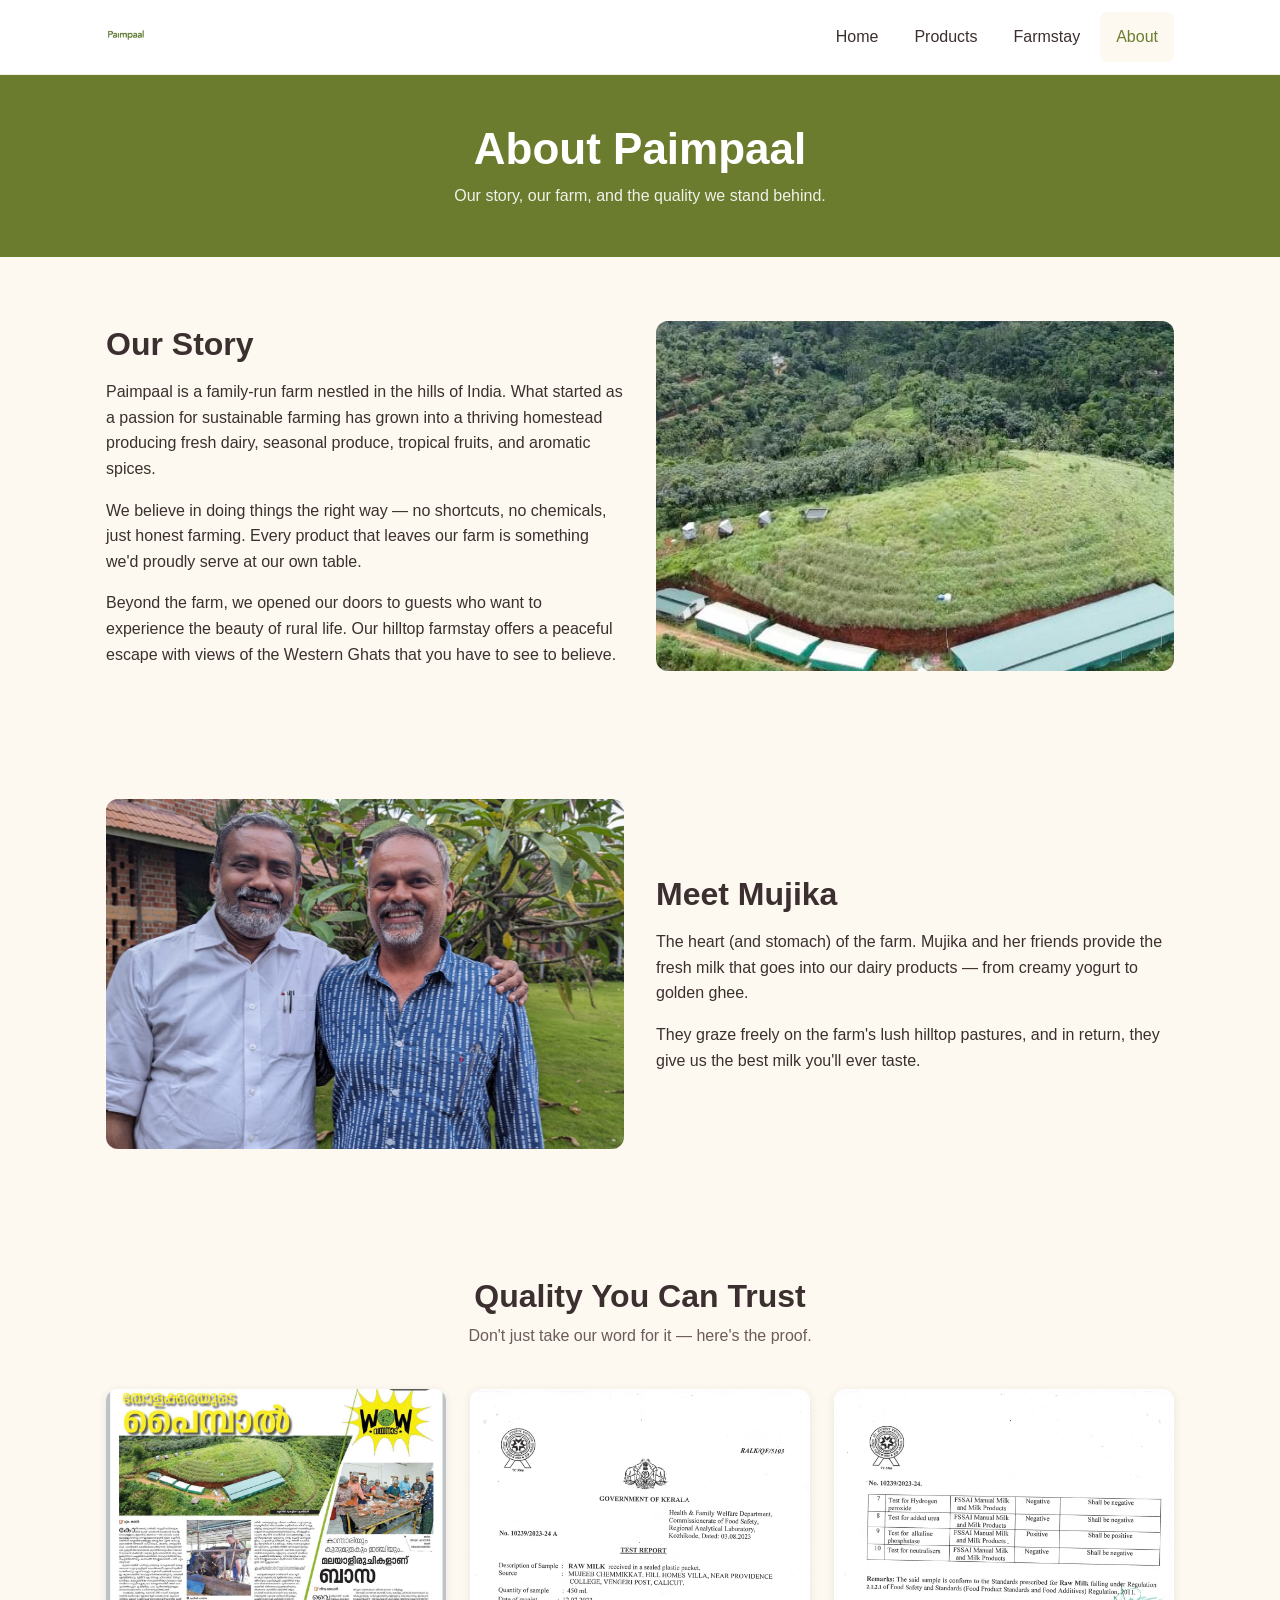
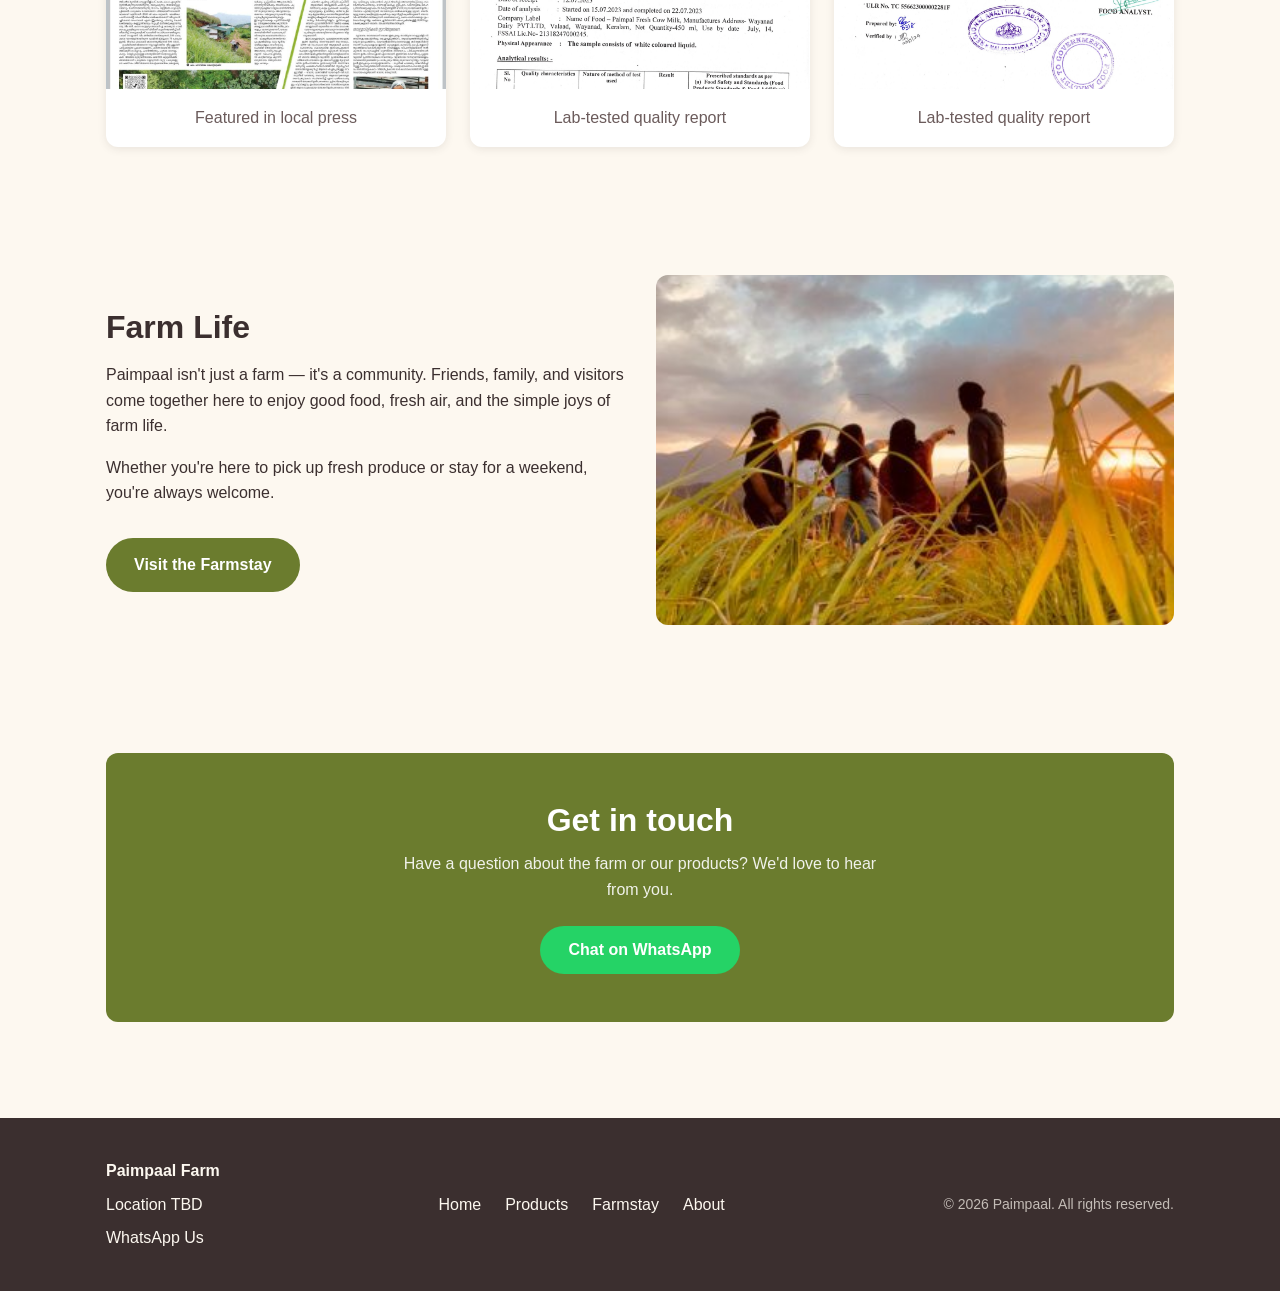
==== about.html @ 1454d9e9 "Initial site: 4-page static site with mobile-first design HTML + CSS + vanilla JS, no frameworks. Pa" ====
<!DOCTYPE html>
<html lang="en">
<head>
  <meta charset="UTF-8">
  <meta name="viewport" content="width=device-width, initial-scale=1.0">
  <meta name="description" content="About Paimpaal — Our story, our farm, and the quality we stand behind. Lab-tested, newspaper-featured, farm-fresh.">
  <title>About — Paimpaal</title>
  <link rel="stylesheet" href="css/style.css">
</head>
<body>

  <!-- Header -->
  <header class="header">
    <div class="container">
      <a href="index.html" class="header__logo">
        <img src="images/green_logo.png" alt="Paimpaal" width="120" height="40">
      </a>
      <nav class="header__nav">
        <a href="index.html">Home</a>
        <a href="products.html">Products</a>
        <a href="farmstay.html">Farmstay</a>
        <a href="about.html">About</a>
      </nav>
      <button class="header__hamburger" aria-label="Menu">
        <span></span>
        <span></span>
        <span></span>
      </button>
    </div>
  </header>

  <!-- Page Hero -->
  <section class="page-hero">
    <div class="container">
      <h1>About Paimpaal</h1>
      <p>Our story, our farm, and the quality we stand behind.</p>
    </div>
  </section>

  <!-- Farm Story -->
  <section>
    <div class="container">
      <div class="about-intro">
        <div>
          <h2>Our Story</h2>
          <p class="mt-1">Paimpaal is a family-run farm nestled in the hills of India. What started as a passion for sustainable farming has grown into a thriving homestead producing fresh dairy, seasonal produce, tropical fruits, and aromatic spices.</p>
          <p class="mt-1">We believe in doing things the right way — no shortcuts, no chemicals, just honest farming. Every product that leaves our farm is something we'd proudly serve at our own table.</p>
          <p class="mt-1">Beyond the farm, we opened our doors to guests who want to experience the beauty of rural life. Our hilltop farmstay offers a peaceful escape with views of the Western Ghats that you have to see to believe.</p>
        </div>
        <img src="images/farm_top.jpeg" alt="Aerial view of Paimpaal farm" loading="lazy">
      </div>
    </div>
  </section>

  <!-- The Cow -->
  <section>
    <div class="container">
      <div class="about-intro" style="direction: rtl;">
        <div style="direction: ltr;">
          <h2>Meet Mujika</h2>
          <p class="mt-1">The heart (and stomach) of the farm. Mujika and her friends provide the fresh milk that goes into our dairy products — from creamy yogurt to golden ghee.</p>
          <p class="mt-1">They graze freely on the farm's lush hilltop pastures, and in return, they give us the best milk you'll ever taste.</p>
        </div>
        <img src="images/mujikaaaa.jpg" alt="Mujika the cow" loading="lazy" style="direction: ltr;">
      </div>
    </div>
  </section>

  <!-- Trust Signals -->
  <section>
    <div class="container">
      <div class="section-header">
        <h2>Quality You Can Trust</h2>
        <p>Don't just take our word for it — here's the proof.</p>
      </div>
      <div class="trust-grid">
        <div class="trust-card">
          <img src="images/newspaper_article.jpg" alt="Newspaper article about Paimpaal farm" loading="lazy" data-lightbox>
          <p>Featured in local press</p>
        </div>
        <div class="trust-card">
          <img src="images/lab_report1.jpg" alt="Lab quality report for Paimpaal products" loading="lazy" data-lightbox>
          <p>Lab-tested quality report</p>
        </div>
        <div class="trust-card">
          <img src="images/lab_report2.jpg" alt="Second lab quality report" loading="lazy" data-lightbox>
          <p>Lab-tested quality report</p>
        </div>
      </div>
    </div>
  </section>

  <!-- Friends / Community -->
  <section>
    <div class="container">
      <div class="about-intro">
        <div>
          <h2>Farm Life</h2>
          <p class="mt-1">Paimpaal isn't just a farm — it's a community. Friends, family, and visitors come together here to enjoy good food, fresh air, and the simple joys of farm life.</p>
          <p class="mt-1">Whether you're here to pick up fresh produce or stay for a weekend, you're always welcome.</p>
          <a href="farmstay.html" class="btn btn--primary mt-2" style="display: inline-flex;">Visit the Farmstay</a>
        </div>
        <img src="images/friends.jpeg" alt="Friends at Paimpaal farm" loading="lazy">
      </div>
    </div>
  </section>

  <!-- CTA -->
  <section>
    <div class="container">
      <div class="cta-banner">
        <h2>Get in touch</h2>
        <p>Have a question about the farm or our products? We'd love to hear from you.</p>
        <button class="btn btn--whatsapp" onclick="openWhatsApp('', 'Hi! I\'d like to know more about Paimpaal.')">Chat on WhatsApp</button>
      </div>
    </div>
  </section>

  <!-- Lightbox -->
  <div class="lightbox">
    <button class="lightbox__close" aria-label="Close">&times;</button>
    <img src="" alt="">
  </div>

  <!-- Footer -->
  <footer class="footer">
    <div class="container">
      <div class="footer__contact">
        <strong>Paimpaal Farm</strong>
        <span>Location TBD</span>
        <a href="#" onclick="openWhatsApp('', 'Hi! I have a question about Paimpaal.'); return false;">WhatsApp Us</a>
      </div>
      <div class="footer__links">
        <a href="index.html">Home</a>
        <a href="products.html">Products</a>
        <a href="farmstay.html">Farmstay</a>
        <a href="about.html">About</a>
      </div>
      <div class="footer__copy">
        &copy; 2026 Paimpaal. All rights reserved.
      </div>
    </div>
  </footer>

  <script src="js/main.js"></script>
</body>
</html>
---- css/style.css ----
/* ===== RESET & BASE ===== */
*, *::before, *::after {
  box-sizing: border-box;
  margin: 0;
  padding: 0;
}

:root {
  --green: #6B7C2E;
  --green-dark: #4A5620;
  --green-light: #8FA43D;
  --cream: #FDF8F0;
  --cream-dark: #F5EDE0;
  --brown: #3B2F2F;
  --brown-light: #6B5B5B;
  --terracotta: #C1644A;
  --terracotta-dark: #A04E38;
  --white: #FFFFFF;
  --shadow: 0 2px 8px rgba(59, 47, 47, 0.1);
  --shadow-hover: 0 4px 16px rgba(59, 47, 47, 0.15);
  --radius: 12px;
  --transition: 0.2s ease;
}

html {
  scroll-behavior: smooth;
}

body {
  font-family: -apple-system, BlinkMacSystemFont, "Segoe UI", Roboto, "Helvetica Neue", Arial, sans-serif;
  background: var(--cream);
  color: var(--brown);
  line-height: 1.6;
  -webkit-font-smoothing: antialiased;
}

img {
  max-width: 100%;
  height: auto;
  display: block;
}

a {
  color: var(--green);
  text-decoration: none;
}

a:hover {
  color: var(--green-dark);
}

/* ===== TYPOGRAPHY ===== */
h1, h2, h3, h4 {
  line-height: 1.2;
  color: var(--brown);
}

h1 { font-size: 2rem; }
h2 { font-size: 1.6rem; }
h3 { font-size: 1.25rem; }

@media (min-width: 768px) {
  h1 { font-size: 2.75rem; }
  h2 { font-size: 2rem; }
  h3 { font-size: 1.5rem; }
}

/* ===== LAYOUT ===== */
.container {
  width: 100%;
  max-width: 1100px;
  margin: 0 auto;
  padding: 0 1rem;
}

section {
  padding: 3rem 0;
}

@media (min-width: 768px) {
  section {
    padding: 4rem 0;
  }
}

/* ===== HEADER ===== */
.header {
  position: sticky;
  top: 0;
  z-index: 100;
  background: var(--white);
  border-bottom: 1px solid var(--cream-dark);
  padding: 0.75rem 0;
}

.header .container {
  display: flex;
  align-items: center;
  justify-content: space-between;
}

.header__logo img {
  height: 40px;
  width: auto;
}

.header__nav {
  display: none;
  position: absolute;
  top: 100%;
  left: 0;
  right: 0;
  background: var(--white);
  border-bottom: 1px solid var(--cream-dark);
  padding: 1rem;
  flex-direction: column;
  gap: 0;
}

.header__nav.active {
  display: flex;
}

.header__nav a {
  display: block;
  padding: 0.75rem 1rem;
  color: var(--brown);
  font-weight: 500;
  border-radius: 8px;
  transition: background var(--transition);
}

.header__nav a:hover,
.header__nav a.active {
  background: var(--cream);
  color: var(--green);
}

.header__hamburger {
  display: flex;
  flex-direction: column;
  gap: 5px;
  background: none;
  border: none;
  cursor: pointer;
  padding: 8px;
  min-width: 48px;
  min-height: 48px;
  align-items: center;
  justify-content: center;
}

.header__hamburger span {
  display: block;
  width: 24px;
  height: 2px;
  background: var(--brown);
  border-radius: 2px;
  transition: transform var(--transition), opacity var(--transition);
}

.header__hamburger.active span:nth-child(1) {
  transform: translateY(7px) rotate(45deg);
}

.header__hamburger.active span:nth-child(2) {
  opacity: 0;
}

.header__hamburger.active span:nth-child(3) {
  transform: translateY(-7px) rotate(-45deg);
}

@media (min-width: 768px) {
  .header__nav {
    display: flex;
    position: static;
    flex-direction: row;
    background: none;
    border: none;
    padding: 0;
    gap: 0.25rem;
  }

  .header__hamburger {
    display: none;
  }
}

/* ===== HERO ===== */
.hero {
  position: relative;
  min-height: 70vh;
  display: flex;
  align-items: center;
  justify-content: center;
  text-align: center;
  overflow: hidden;
  background: var(--brown);
}

.hero__bg {
  position: absolute;
  inset: 0;
  width: 100%;
  height: 100%;
  object-fit: cover;
  opacity: 0.6;
}

.hero__content {
  position: relative;
  z-index: 1;
  color: var(--white);
  padding: 2rem 1rem;
  max-width: 700px;
}

.hero__content h1 {
  color: var(--white);
  font-size: 2.5rem;
  margin-bottom: 1rem;
  text-shadow: 0 2px 8px rgba(0,0,0,0.4);
}

.hero__content p {
  font-size: 1.1rem;
  margin-bottom: 2rem;
  text-shadow: 0 1px 4px rgba(0,0,0,0.4);
  opacity: 0.95;
}

@media (min-width: 768px) {
  .hero {
    min-height: 80vh;
  }

  .hero__content h1 {
    font-size: 3.5rem;
  }

  .hero__content p {
    font-size: 1.25rem;
  }
}

/* ===== BUTTONS ===== */
.btn {
  display: inline-flex;
  align-items: center;
  gap: 0.5rem;
  padding: 0.875rem 1.75rem;
  border-radius: 50px;
  font-size: 1rem;
  font-weight: 600;
  border: none;
  cursor: pointer;
  transition: background var(--transition), transform var(--transition);
  text-decoration: none;
  min-height: 48px;
}

.btn:hover {
  transform: translateY(-1px);
}

.btn--primary {
  background: var(--green);
  color: var(--white);
}

.btn--primary:hover {
  background: var(--green-dark);
  color: var(--white);
}

.btn--whatsapp {
  background: #25D366;
  color: var(--white);
}

.btn--whatsapp:hover {
  background: #1DA851;
  color: var(--white);
}

.btn--outline {
  background: transparent;
  color: var(--white);
  border: 2px solid var(--white);
}

.btn--outline:hover {
  background: var(--white);
  color: var(--brown);
}

.btn--outline-green {
  background: transparent;
  color: var(--green);
  border: 2px solid var(--green);
}

.btn--outline-green:hover {
  background: var(--green);
  color: var(--white);
}

.btn--sm {
  padding: 0.625rem 1.25rem;
  font-size: 0.875rem;
}

/* ===== CARDS ===== */
.card-grid {
  display: grid;
  grid-template-columns: 1fr;
  gap: 1.5rem;
}

@media (min-width: 500px) {
  .card-grid {
    grid-template-columns: repeat(2, 1fr);
  }
}

@media (min-width: 768px) {
  .card-grid {
    grid-template-columns: repeat(3, 1fr);
  }
}

@media (min-width: 1024px) {
  .card-grid {
    grid-template-columns: repeat(4, 1fr);
  }
}

.card {
  background: var(--white);
  border-radius: var(--radius);
  overflow: hidden;
  box-shadow: var(--shadow);
  transition: box-shadow var(--transition), transform var(--transition);
}

.card:hover {
  box-shadow: var(--shadow-hover);
  transform: translateY(-2px);
}

.card__img {
  width: 100%;
  height: 200px;
  object-fit: cover;
}

.card__body {
  padding: 1rem;
}

.card__body h3 {
  margin-bottom: 0.5rem;
}

.card__body p {
  color: var(--brown-light);
  font-size: 0.9rem;
  margin-bottom: 1rem;
}

/* ===== SECTION HEADERS ===== */
.section-header {
  text-align: center;
  margin-bottom: 2.5rem;
}

.section-header h2 {
  margin-bottom: 0.5rem;
}

.section-header p {
  color: var(--brown-light);
  max-width: 600px;
  margin: 0 auto;
}

/* ===== QUICK LINKS (Home Page) ===== */
.quick-links {
  display: grid;
  grid-template-columns: 1fr;
  gap: 1.5rem;
}

@media (min-width: 768px) {
  .quick-links {
    grid-template-columns: repeat(2, 1fr);
  }
}

.quick-link {
  position: relative;
  display: flex;
  align-items: center;
  justify-content: center;
  min-height: 250px;
  border-radius: var(--radius);
  overflow: hidden;
  text-decoration: none;
}

.quick-link img {
  position: absolute;
  inset: 0;
  width: 100%;
  height: 100%;
  object-fit: cover;
  transition: transform 0.4s ease;
}

.quick-link:hover img {
  transform: scale(1.05);
}

.quick-link__overlay {
  position: relative;
  z-index: 1;
  text-align: center;
  color: var(--white);
  padding: 2rem;
  background: rgba(59, 47, 47, 0.5);
  width: 100%;
  height: 100%;
  display: flex;
  flex-direction: column;
  align-items: center;
  justify-content: center;
  min-height: 250px;
}

.quick-link__overlay h3 {
  color: var(--white);
  font-size: 1.75rem;
  margin-bottom: 0.5rem;
}

.quick-link__overlay p {
  opacity: 0.9;
  margin-bottom: 1rem;
}

/* ===== FEATURED PRODUCTS (Home Page) ===== */
.featured-grid {
  display: grid;
  grid-template-columns: repeat(2, 1fr);
  gap: 1rem;
}

@media (min-width: 768px) {
  .featured-grid {
    grid-template-columns: repeat(4, 1fr);
  }
}

/* ===== PRODUCT CATEGORY ===== */
.category {
  margin-bottom: 3rem;
}

.category h2 {
  padding-bottom: 0.5rem;
  margin-bottom: 1.5rem;
  border-bottom: 3px solid var(--green-light);
  display: inline-block;
}

/* ===== FARMSTAY ===== */
.farmstay-hero {
  position: relative;
  min-height: 50vh;
  display: flex;
  align-items: center;
  justify-content: center;
  text-align: center;
  overflow: hidden;
  background: var(--brown);
  border-radius: var(--radius);
}

.farmstay-hero__bg {
  position: absolute;
  inset: 0;
  width: 100%;
  height: 100%;
  object-fit: cover;
  opacity: 0.5;
}

.farmstay-hero__content {
  position: relative;
  z-index: 1;
  color: var(--white);
  padding: 2rem 1rem;
}

.farmstay-hero__content h2 {
  color: var(--white);
  font-size: 2rem;
  margin-bottom: 0.75rem;
}

@media (min-width: 768px) {
  .farmstay-hero__content h2 {
    font-size: 2.5rem;
  }
}

.gallery-grid {
  display: grid;
  grid-template-columns: 1fr;
  gap: 1rem;
}

@media (min-width: 500px) {
  .gallery-grid {
    grid-template-columns: repeat(2, 1fr);
  }
}

@media (min-width: 768px) {
  .gallery-grid {
    grid-template-columns: repeat(3, 1fr);
  }
}

.gallery-grid img {
  width: 100%;
  height: 250px;
  object-fit: cover;
  border-radius: var(--radius);
  cursor: pointer;
  transition: transform var(--transition);
}

.gallery-grid img:hover {
  transform: scale(1.02);
}

.amenities-list {
  display: grid;
  grid-template-columns: 1fr;
  gap: 1rem;
  list-style: none;
}

@media (min-width: 500px) {
  .amenities-list {
    grid-template-columns: repeat(2, 1fr);
  }
}

.amenities-list li {
  display: flex;
  align-items: center;
  gap: 0.75rem;
  padding: 1rem;
  background: var(--white);
  border-radius: 8px;
  box-shadow: var(--shadow);
  font-weight: 500;
}

.amenities-list .icon {
  font-size: 1.5rem;
  flex-shrink: 0;
}

/* ===== ABOUT PAGE ===== */
.about-intro {
  display: grid;
  grid-template-columns: 1fr;
  gap: 2rem;
  align-items: center;
}

@media (min-width: 768px) {
  .about-intro {
    grid-template-columns: 1fr 1fr;
  }
}

.about-intro img {
  border-radius: var(--radius);
  width: 100%;
  height: 350px;
  object-fit: cover;
}

.trust-grid {
  display: grid;
  grid-template-columns: 1fr;
  gap: 1.5rem;
}

@media (min-width: 768px) {
  .trust-grid {
    grid-template-columns: repeat(3, 1fr);
  }
}

.trust-card {
  background: var(--white);
  border-radius: var(--radius);
  overflow: hidden;
  box-shadow: var(--shadow);
  text-align: center;
}

.trust-card img {
  width: 100%;
  height: 300px;
  object-fit: cover;
  object-position: top;
}

.trust-card p {
  padding: 1rem;
  font-weight: 500;
  color: var(--brown-light);
}

/* ===== FOOTER ===== */
.footer {
  background: var(--brown);
  color: var(--cream);
  padding: 2.5rem 0;
  margin-top: 2rem;
}

.footer .container {
  display: flex;
  flex-direction: column;
  gap: 1.5rem;
  align-items: center;
  text-align: center;
}

@media (min-width: 768px) {
  .footer .container {
    flex-direction: row;
    justify-content: space-between;
    text-align: left;
  }
}

.footer a {
  color: var(--cream);
}

.footer a:hover {
  color: var(--white);
}

.footer__contact {
  display: flex;
  flex-direction: column;
  gap: 0.5rem;
}

.footer__links {
  display: flex;
  gap: 1.5rem;
}

.footer__copy {
  opacity: 0.7;
  font-size: 0.875rem;
}

/* ===== PAGE HERO (inner pages) ===== */
.page-hero {
  background: var(--green);
  color: var(--white);
  padding: 3rem 0;
  text-align: center;
}

.page-hero h1 {
  color: var(--white);
}

.page-hero p {
  opacity: 0.9;
  margin-top: 0.5rem;
}

/* ===== CTA BANNER ===== */
.cta-banner {
  background: var(--green);
  color: var(--white);
  text-align: center;
  padding: 3rem 1rem;
  border-radius: var(--radius);
}

.cta-banner h2 {
  color: var(--white);
  margin-bottom: 0.75rem;
}

.cta-banner p {
  opacity: 0.9;
  margin-bottom: 1.5rem;
  max-width: 500px;
  margin-left: auto;
  margin-right: auto;
}

/* ===== LIGHTBOX ===== */
.lightbox {
  display: none;
  position: fixed;
  inset: 0;
  z-index: 200;
  background: rgba(0, 0, 0, 0.9);
  align-items: center;
  justify-content: center;
  padding: 1rem;
}

.lightbox.active {
  display: flex;
}

.lightbox img {
  max-width: 90vw;
  max-height: 90vh;
  border-radius: 8px;
}

.lightbox__close {
  position: absolute;
  top: 1rem;
  right: 1rem;
  background: none;
  border: none;
  color: white;
  font-size: 2rem;
  cursor: pointer;
  min-width: 48px;
  min-height: 48px;
  display: flex;
  align-items: center;
  justify-content: center;
}

/* ===== UTILITIES ===== */
.text-center { text-align: center; }
.mt-1 { margin-top: 1rem; }
.mt-2 { margin-top: 2rem; }
.mb-1 { margin-bottom: 1rem; }
.mb-2 { margin-bottom: 2rem; }
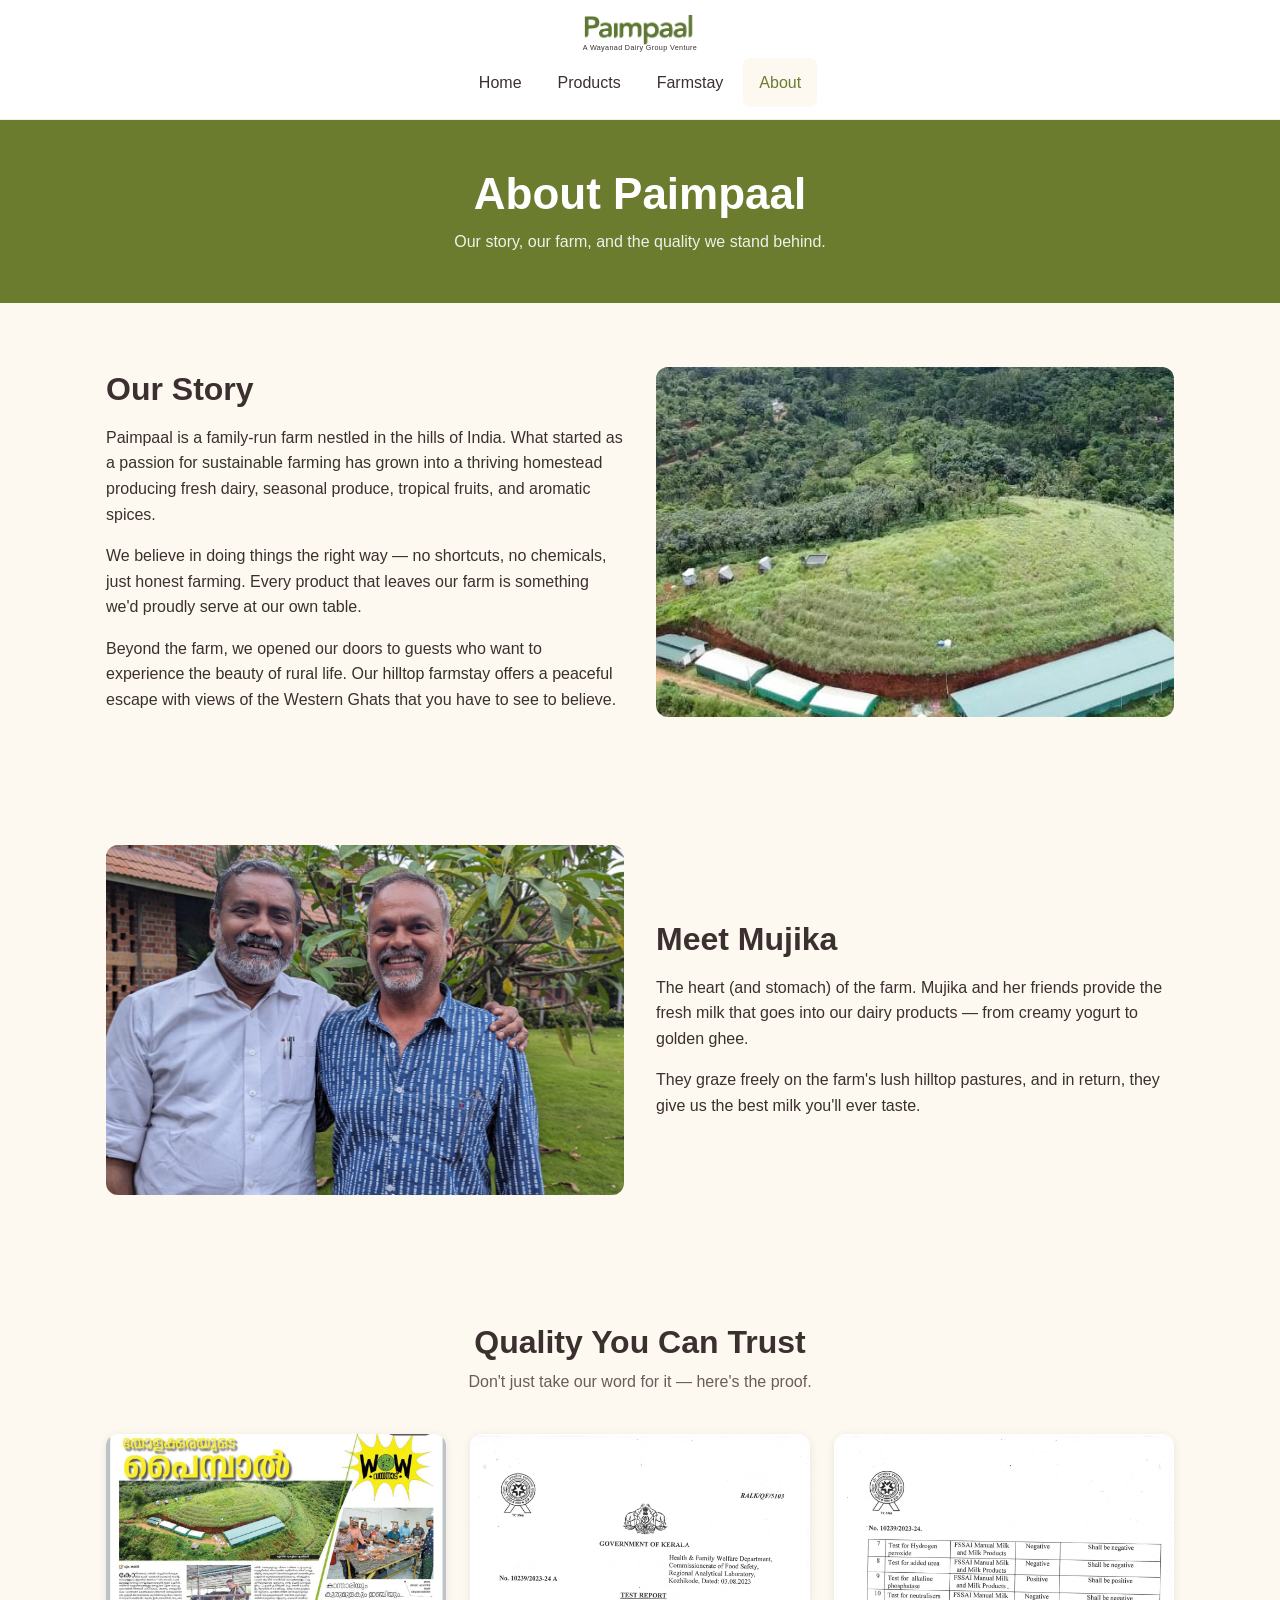
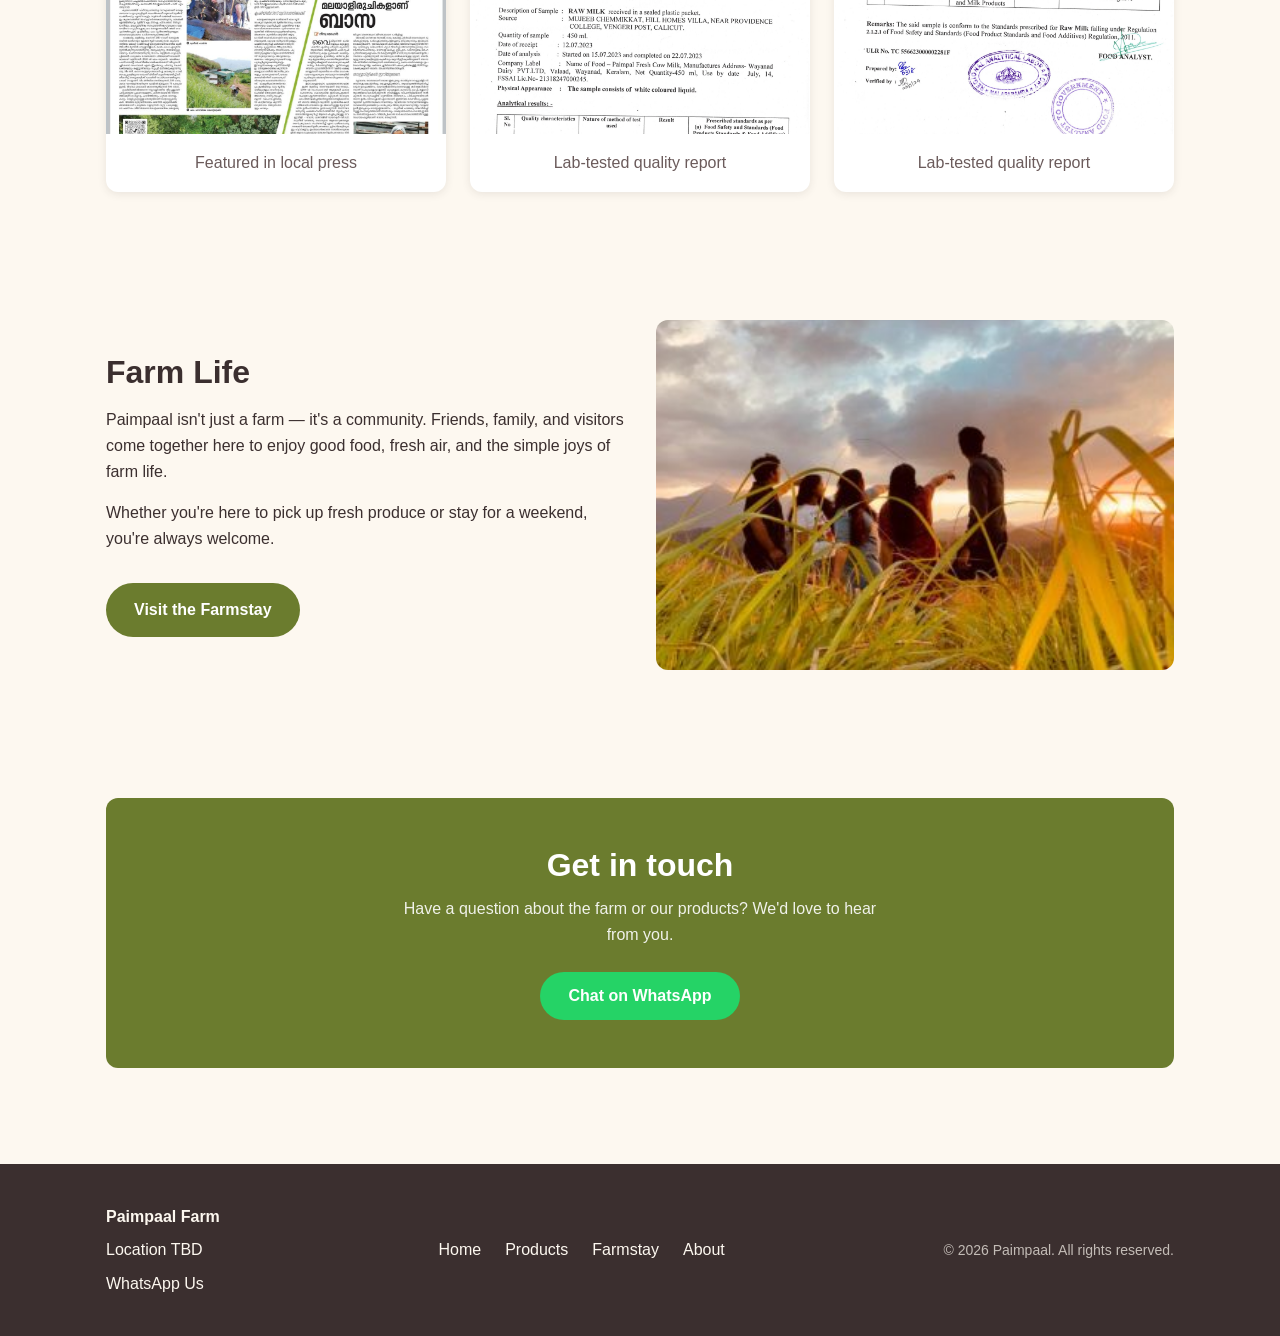
==== commit 9dc6891d: "enhanced aeshetics of homepage card" ====
--- a/about.html
+++ b/about.html
@@ -14,6 +14,7 @@
     <div class="container">
       <a href="index.html" class="header__logo">
         <img src="images/green_logo.png" alt="Paimpaal" width="120" height="40">
+        <span>A Wayanad Dairy Group Venture</span>
       </a>
       <nav class="header__nav">
         <a href="index.html">Home</a>
--- a/css/style.css
+++ b/css/style.css
@@ -96,12 +96,26 @@
 .header .container {
   display: flex;
   align-items: center;
-  justify-content: space-between;
+  justify-content: center;
+  position: relative;
+}
+
+.header__logo {
+  display: flex;
+  flex-direction: column;
+  align-items: center;
 }
 
 .header__logo img {
-  height: 40px;
+  height: 30px;
   width: auto;
+  transform: translateY(3px);
+}
+
+.header__logo span {
+  font-size: 0.45rem;
+  color: var(--brown);
+  letter-spacing: 0.05em;
 }
 
 .header__nav {
@@ -148,6 +162,8 @@
   min-height: 48px;
   align-items: center;
   justify-content: center;
+  position: absolute;
+  right: 1rem;
 }
 
 .header__hamburger span {
@@ -172,6 +188,11 @@
 }
 
 @media (min-width: 768px) {
+  .header .container {
+    flex-direction: column;
+    gap: 0.25rem;
+  }
+
   .header__nav {
     display: flex;
     position: static;
@@ -189,35 +210,38 @@
 
 /* ===== HERO ===== */
 .hero {
-  position: relative;
-  min-height: 70vh;
-  display: flex;
-  align-items: center;
-  justify-content: center;
+  display: flex;
+  flex-direction: column;
+  align-items: center;
   text-align: center;
   overflow: hidden;
-  background: var(--brown);
+  background: var(--green-light);
+  border-radius: var(--radius);
+  box-shadow: var(--shadow);
+}
+
+.hero__content {
+  color: var(--white);
+  padding: 2.5rem 1.5rem 2rem;
+  max-width: 700px;
 }
 
 .hero__bg {
-  position: absolute;
-  inset: 0;
-  width: 100%;
-  height: 100%;
+  width: 100%;
+  height: 300px;
   object-fit: cover;
-  opacity: 0.6;
-}
-
-.hero__content {
-  position: relative;
-  z-index: 1;
-  color: var(--white);
-  padding: 2rem 1rem;
-  max-width: 700px;
+  display: block;
+}
+
+@media (min-width: 768px) {
+  .hero__bg {
+    height: 400px;
+  }
 }
 
 .hero__content h1 {
   color: var(--white);
+  font-family: 'Bungee', cursive;
   font-size: 2.5rem;
   margin-bottom: 1rem;
   text-shadow: 0 2px 8px rgba(0,0,0,0.4);
@@ -226,7 +250,7 @@
 .hero__content p {
   font-size: 1.1rem;
   margin-bottom: 2rem;
-  text-shadow: 0 1px 4px rgba(0,0,0,0.4);
+  /* text-shadow: 0 1px 4px rgba(0,0,0,0.4); */
   opacity: 0.95;
 }
 
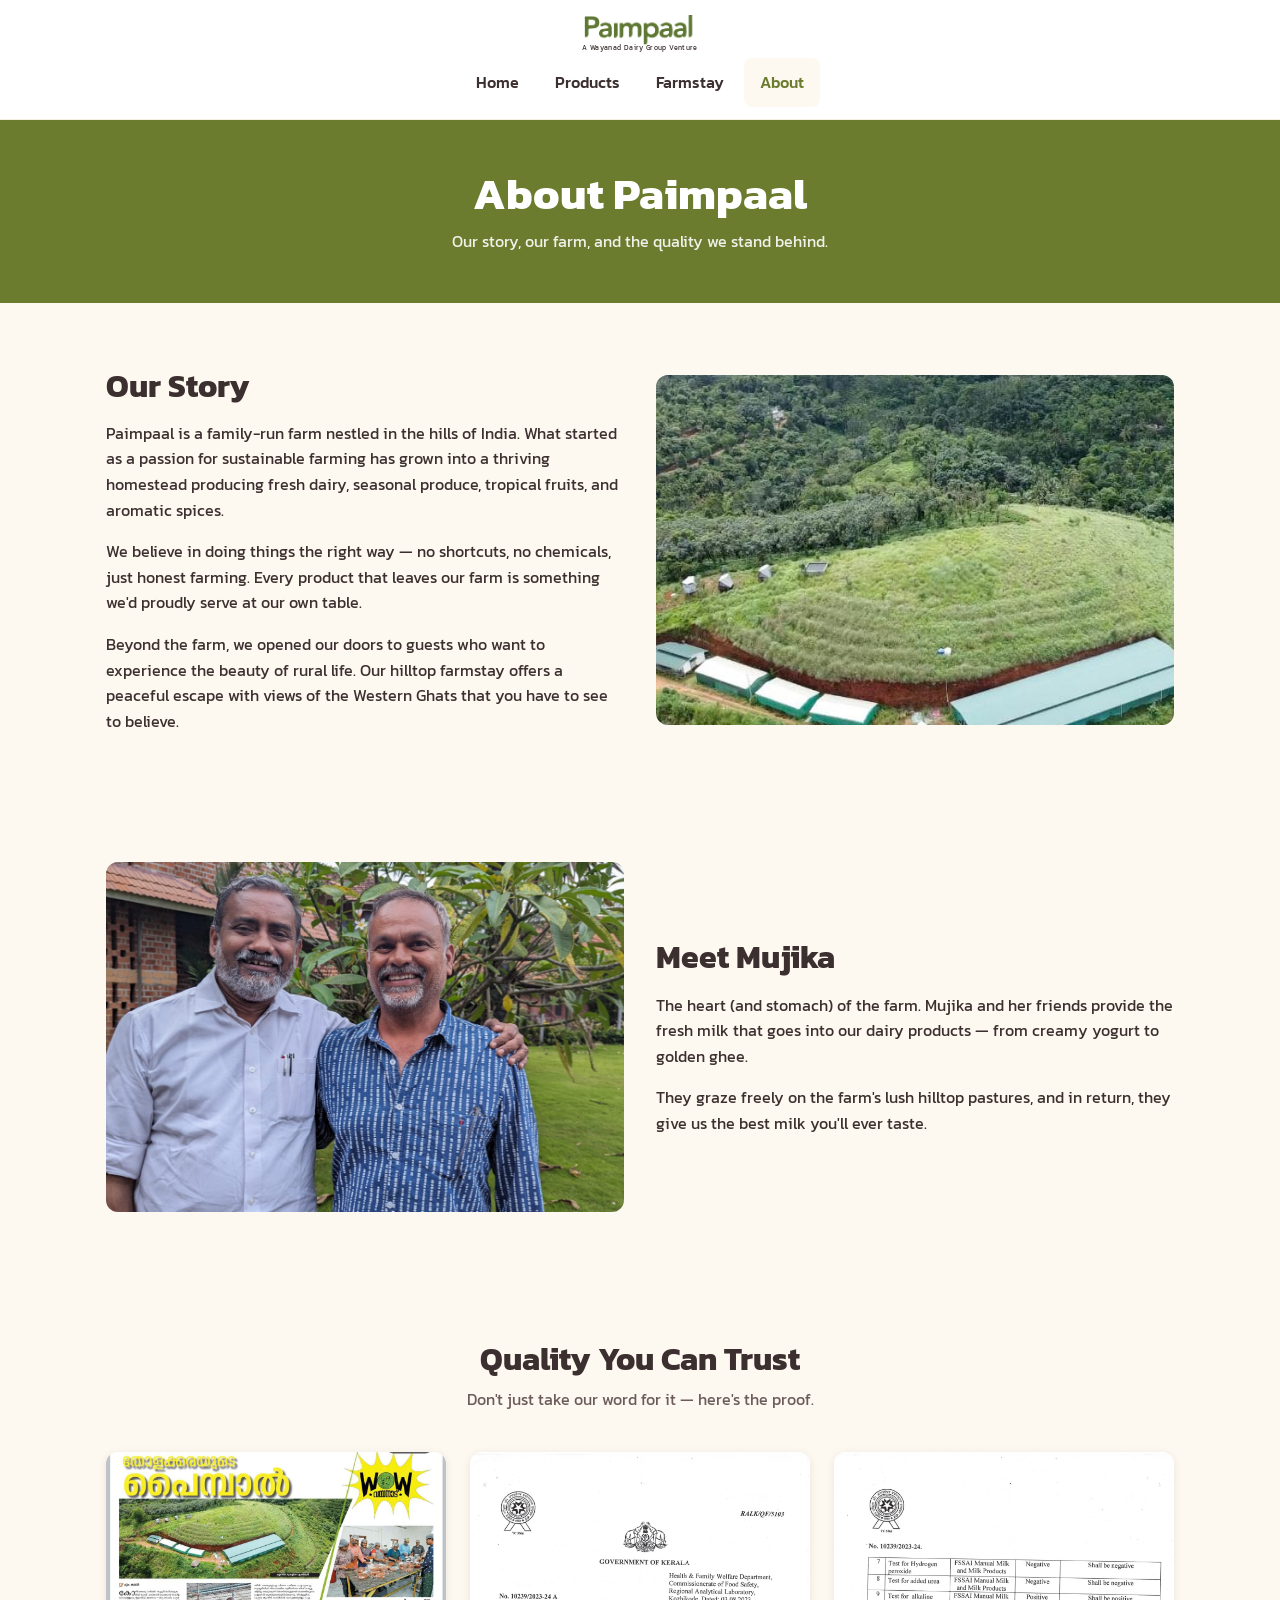
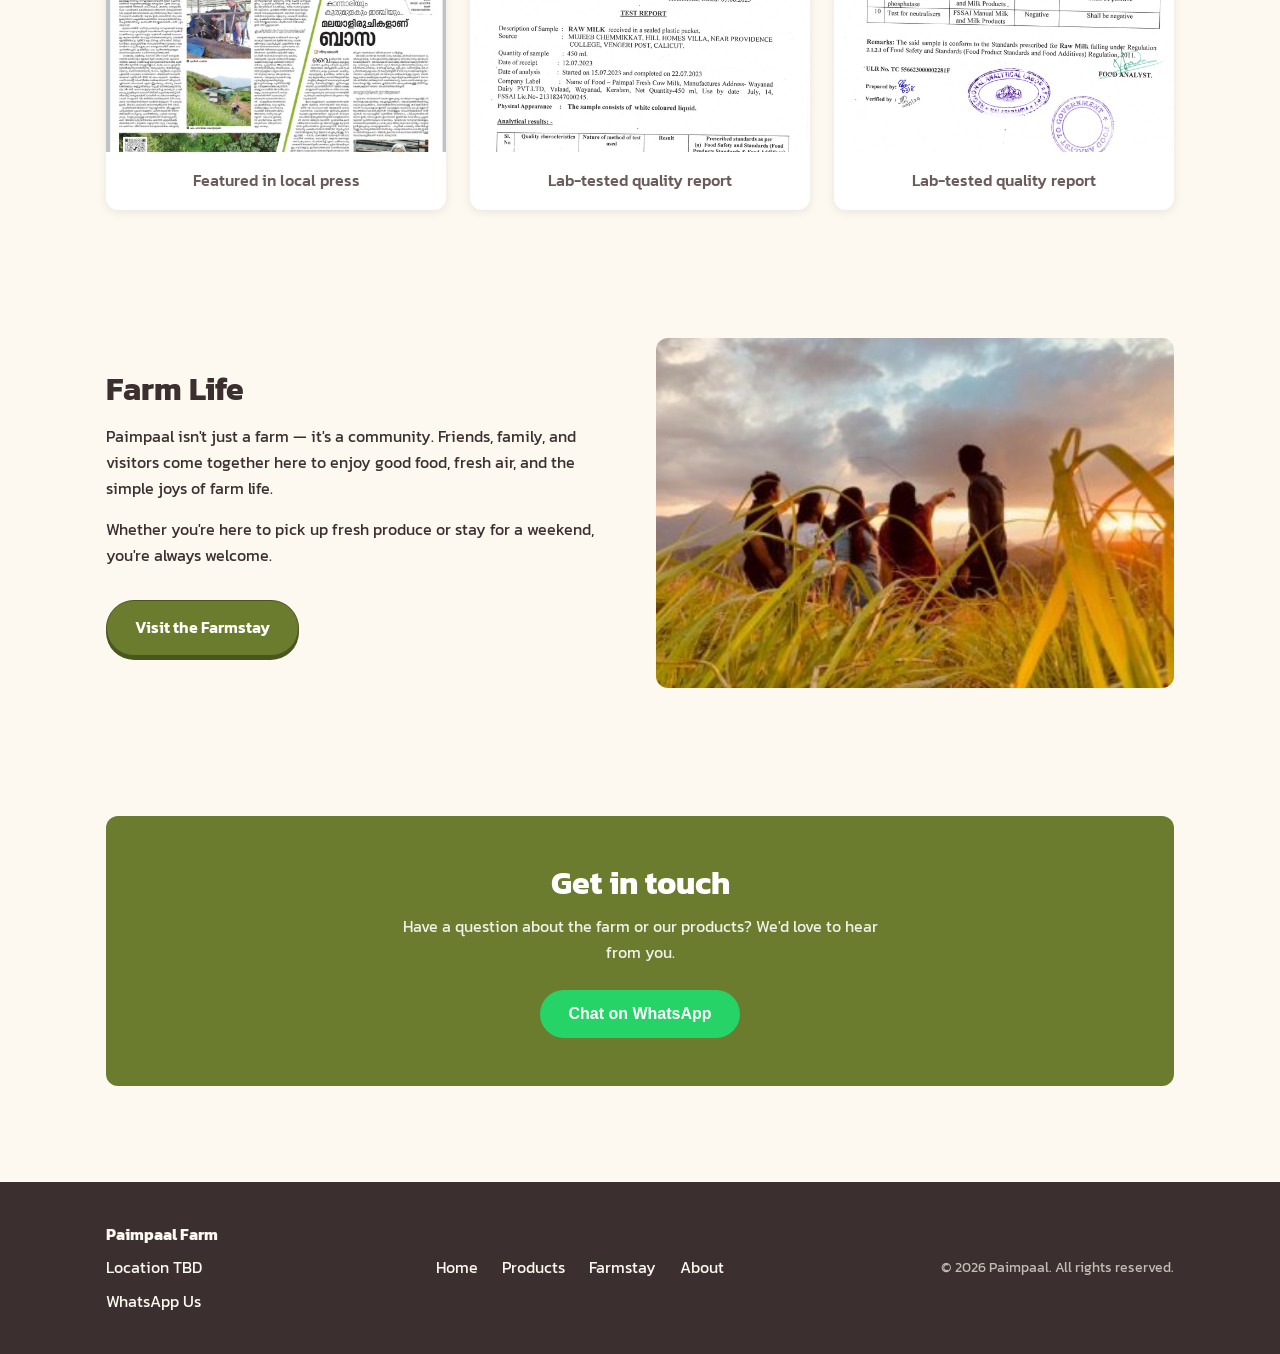
==== commit f9405129: "changed products to horizontal scroll" ====
--- a/about.html
+++ b/about.html
@@ -5,6 +5,9 @@
   <meta name="viewport" content="width=device-width, initial-scale=1.0">
   <meta name="description" content="About Paimpaal — Our story, our farm, and the quality we stand behind. Lab-tested, newspaper-featured, farm-fresh.">
   <title>About — Paimpaal</title>
+  <link rel="preconnect" href="https://fonts.googleapis.com">
+  <link rel="preconnect" href="https://fonts.gstatic.com" crossorigin>
+  <link href="https://fonts.googleapis.com/css2?family=Bungee&family=Kanit:wght@300;400;500;600&display=swap" rel="stylesheet">
   <link rel="stylesheet" href="css/style.css">
 </head>
 <body>
--- a/css/style.css
+++ b/css/style.css
@@ -27,7 +27,7 @@
 }
 
 body {
-  font-family: -apple-system, BlinkMacSystemFont, "Segoe UI", Roboto, "Helvetica Neue", Arial, sans-serif;
+  font-family: 'Kanit', -apple-system, BlinkMacSystemFont, "Segoe UI", Roboto, sans-serif;
   background: var(--cream);
   color: var(--brown);
   line-height: 1.6;
@@ -215,7 +215,7 @@
   align-items: center;
   text-align: center;
   overflow: hidden;
-  background: var(--green-light);
+  background: linear-gradient(160deg, var(--green) 0%, var(--green-light) 50%, var(--terracotta) 100%);
   border-radius: var(--radius);
   box-shadow: var(--shadow);
 }
@@ -252,6 +252,7 @@
   margin-bottom: 2rem;
   /* text-shadow: 0 1px 4px rgba(0,0,0,0.4); */
   opacity: 0.95;
+  font-weight: 600
 }
 
 @media (min-width: 768px) {
@@ -291,11 +292,15 @@
 .btn--primary {
   background: var(--green);
   color: var(--white);
+  border: 1px solid var(--green-dark);
+  box-shadow: 0 4px 0 var(--green-dark);
 }
 
 .btn--primary:hover {
   background: var(--green-dark);
   color: var(--white);
+  transform: translateY(2px);
+  box-shadow: 0 2px 0 var(--brown);
 }
 
 .btn--whatsapp {
@@ -309,14 +314,17 @@
 }
 
 .btn--outline {
-  background: transparent;
-  color: var(--white);
-  border: 2px solid var(--white);
+  background: var(--white);
+  color: var(--green);
+  border: 1px solid var(--green-dark);
+  box-shadow: 0 4px 0 var(--green-dark);
 }
 
 .btn--outline:hover {
-  background: var(--white);
-  color: var(--brown);
+  background: var(--cream);
+  color: var(--green-dark);
+  transform: translateY(2px);
+  box-shadow: 0 2px 0 var(--brown);
 }
 
 .btn--outline-green {
@@ -333,6 +341,74 @@
 .btn--sm {
   padding: 0.625rem 1.25rem;
   font-size: 0.875rem;
+}
+
+/* ===== PRODUCT SCROLL SECTION ===== */
+.product-scroll-section {
+  background: var(--cream-dark);
+  width: 100%;
+}
+
+/* ===== SCROLL ROW ===== */
+.scroll-row {
+  display: flex;
+  gap: 1rem;
+  overflow-x: auto;
+  scroll-snap-type: x mandatory;
+  -webkit-overflow-scrolling: touch;
+  padding: 0 1rem 1rem;
+  scrollbar-width: none;
+}
+
+.scroll-row::-webkit-scrollbar {
+  display: none;
+}
+
+.scroll-card {
+  flex: 0 0 160px;
+  scroll-snap-align: start;
+  background: var(--white);
+  border-radius: var(--radius);
+  overflow: hidden;
+  box-shadow: var(--shadow);
+}
+
+.scroll-card img {
+  width: 100%;
+  height: 140px;
+  object-fit: cover;
+}
+
+.scroll-card h3 {
+  font-size: 0.95rem;
+  padding: 0.5rem 0.75rem 0;
+}
+
+.scroll-card p {
+  font-size: 0.75rem;
+  color: var(--brown-light);
+  padding: 0.25rem 0.75rem 0.75rem;
+}
+
+@media (min-width: 768px) {
+  .scroll-card {
+    flex: 0 0 200px;
+  }
+
+  .scroll-card img {
+    height: 180px;
+  }
+}
+
+/* ===== MAP ===== */
+.map-embed {
+  border-radius: var(--radius);
+  overflow: hidden;
+  box-shadow: var(--shadow);
+}
+
+.map-embed iframe {
+  display: block;
 }
 
 /* ===== CARDS ===== */
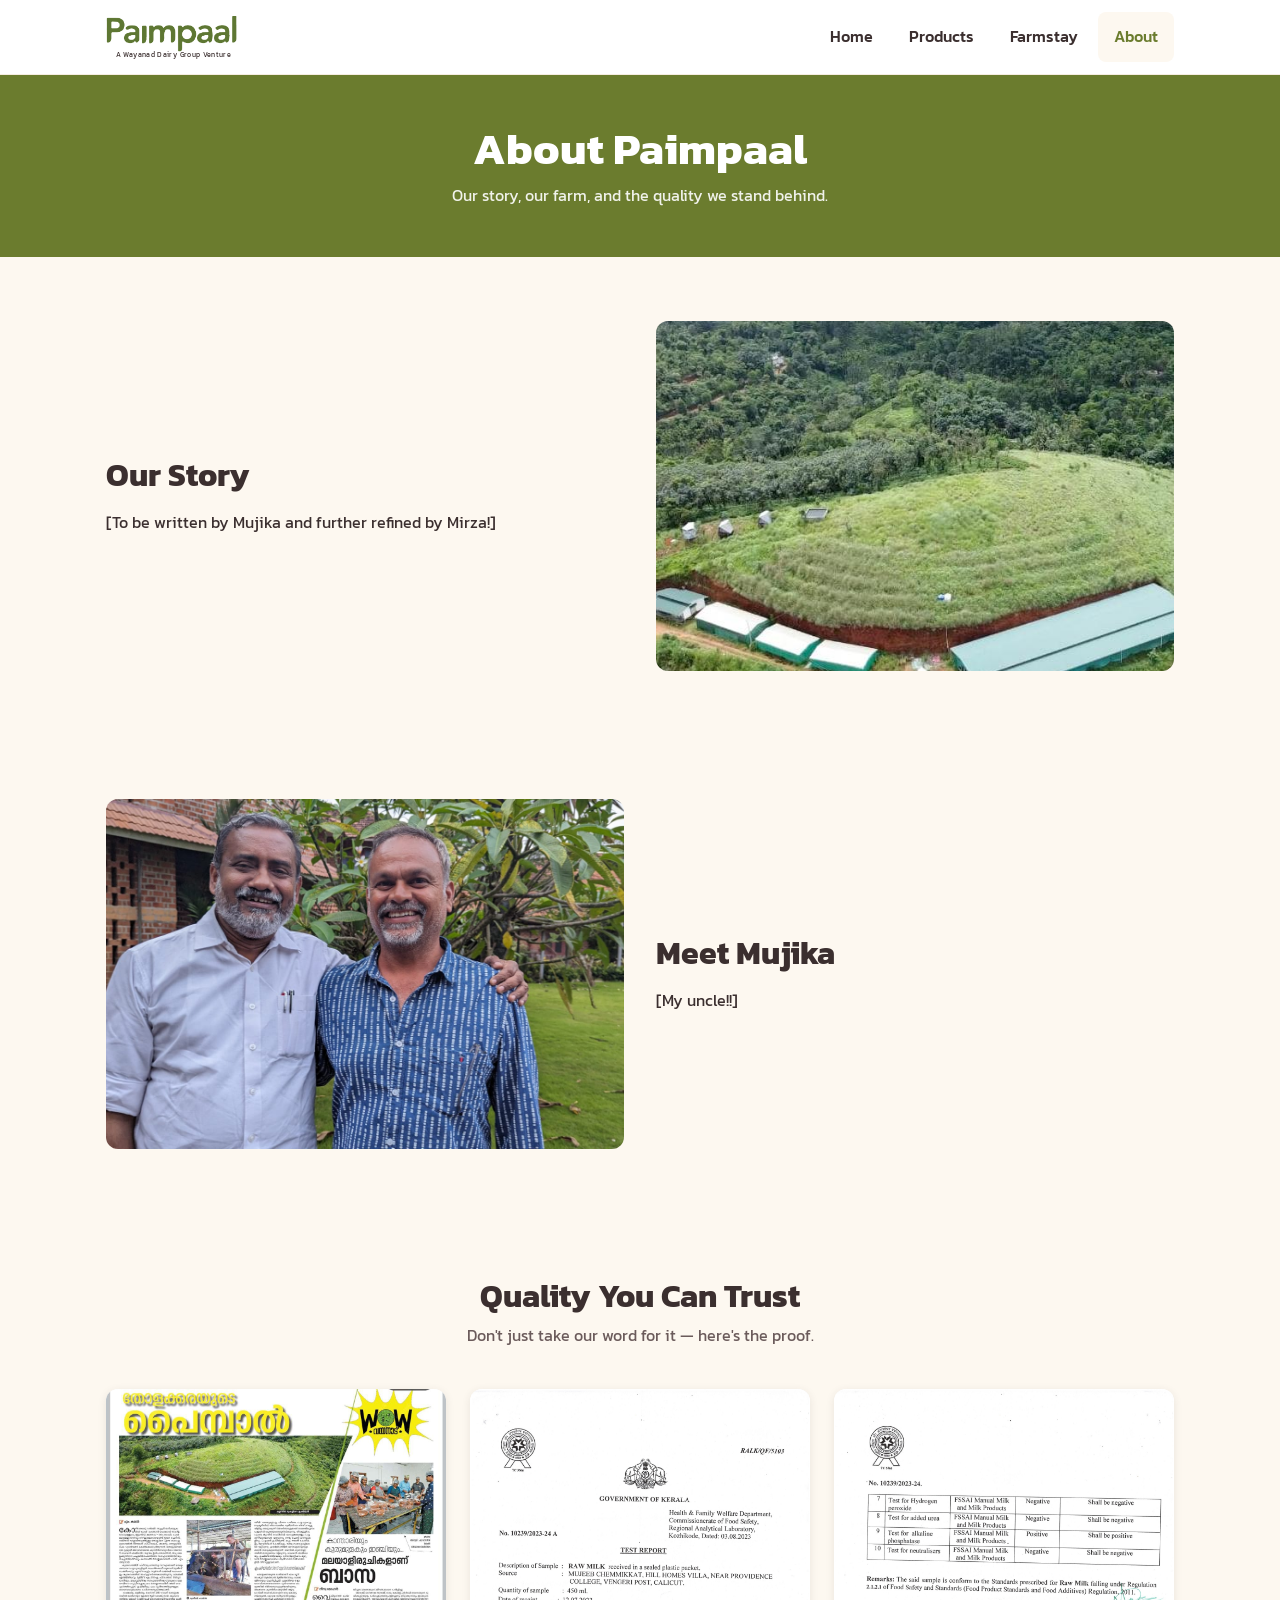
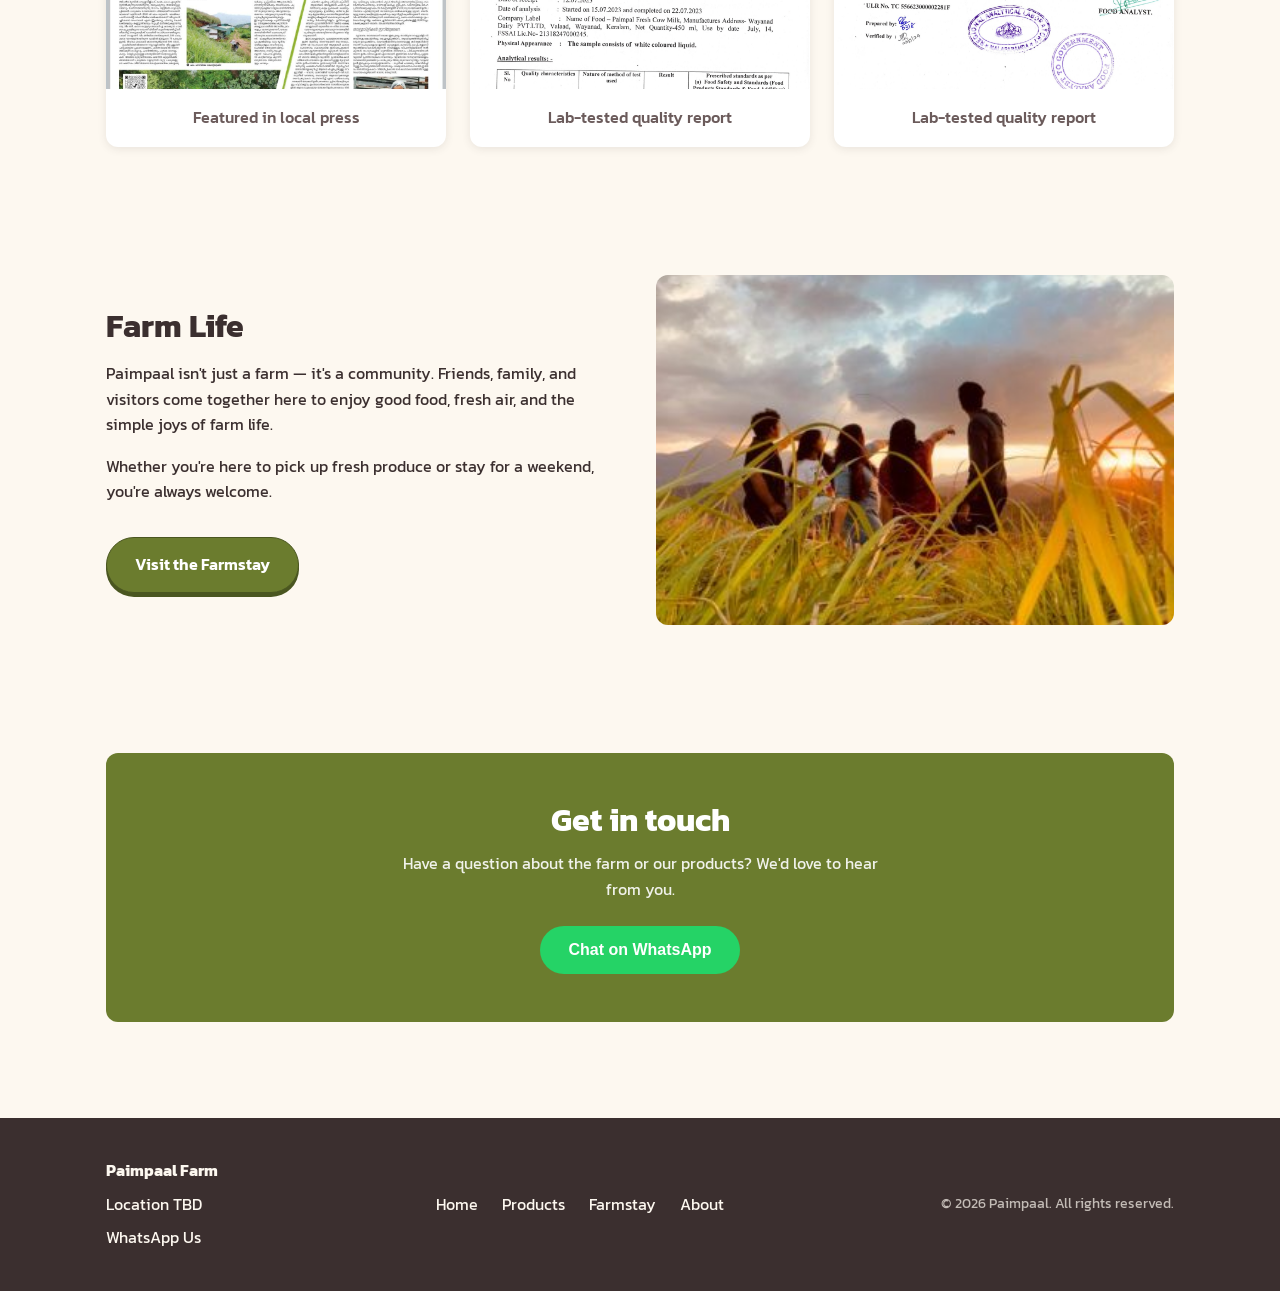
==== commit 2a8772bd: "Replace placeholder text on about page, update tent photo on farmstay Co-Authored-By: Claude Opus 4." ====
--- a/about.html
+++ b/about.html
@@ -47,9 +47,7 @@
       <div class="about-intro">
         <div>
           <h2>Our Story</h2>
-          <p class="mt-1">Paimpaal is a family-run farm nestled in the hills of India. What started as a passion for sustainable farming has grown into a thriving homestead producing fresh dairy, seasonal produce, tropical fruits, and aromatic spices.</p>
-          <p class="mt-1">We believe in doing things the right way — no shortcuts, no chemicals, just honest farming. Every product that leaves our farm is something we'd proudly serve at our own table.</p>
-          <p class="mt-1">Beyond the farm, we opened our doors to guests who want to experience the beauty of rural life. Our hilltop farmstay offers a peaceful escape with views of the Western Ghats that you have to see to believe.</p>
+          <p class="mt-1">[To be written by Mujika and further refined by Mirza!]</p>
         </div>
         <img src="images/farm_top.jpeg" alt="Aerial view of Paimpaal farm" loading="lazy">
       </div>
@@ -62,8 +60,7 @@
       <div class="about-intro" style="direction: rtl;">
         <div style="direction: ltr;">
           <h2>Meet Mujika</h2>
-          <p class="mt-1">The heart (and stomach) of the farm. Mujika and her friends provide the fresh milk that goes into our dairy products — from creamy yogurt to golden ghee.</p>
-          <p class="mt-1">They graze freely on the farm's lush hilltop pastures, and in return, they give us the best milk you'll ever taste.</p>
+          <p class="mt-1">[My uncle!!]</p>
         </div>
         <img src="images/mujikaaaa.jpg" alt="Mujika the cow" loading="lazy" style="direction: ltr;">
       </div>
--- a/css/style.css
+++ b/css/style.css
@@ -189,8 +189,11 @@
 
 @media (min-width: 768px) {
   .header .container {
-    flex-direction: column;
-    gap: 0.25rem;
+    justify-content: space-between;
+  }
+
+  .header__logo img {
+    height: 36px;
   }
 
   .header__nav {
@@ -210,54 +213,81 @@
 
 /* ===== HERO ===== */
 .hero {
-  display: flex;
-  flex-direction: column;
-  align-items: center;
+  position: relative;
+  display: flex;
+  align-items: center;
+  justify-content: center;
   text-align: center;
   overflow: hidden;
-  background: linear-gradient(160deg, var(--green) 0%, var(--green-light) 50%, var(--terracotta) 100%);
   border-radius: var(--radius);
-  box-shadow: var(--shadow);
+  min-height: 340px;
+}
+
+section.hero {
+  padding: 0;
+  border-radius: 0;
+}
+
+.hero__bg {
+  position: absolute;
+  inset: 0;
+  width: 100%;
+  height: 100%;
+  object-fit: cover;
+  animation: hero-zoom 20s ease forwards;
+}
+
+@keyframes hero-zoom {
+  from { transform: scale(1); }
+  to { transform: scale(1.05); }
 }
 
 .hero__content {
-  color: var(--white);
-  padding: 2.5rem 1.5rem 2rem;
-  max-width: 700px;
-}
-
-.hero__bg {
-  width: 100%;
-  height: 300px;
-  object-fit: cover;
-  display: block;
-}
-
-@media (min-width: 768px) {
-  .hero__bg {
-    height: 400px;
-  }
+  position: relative;
+  z-index: 1;
+  color: var(--white);
+  padding: 3rem 1.5rem;
+  background: rgba(59, 47, 47, 0.45);
+  width: 100%;
+  display: flex;
+  flex-direction: column;
+  align-items: center;
+  justify-content: center;
+  min-height: 340px;
 }
 
 .hero__content h1 {
   color: var(--white);
   font-family: 'Bungee', cursive;
-  font-size: 2.5rem;
-  margin-bottom: 1rem;
+  font-size: 2rem;
+  margin-bottom: 0.75rem;
   text-shadow: 0 2px 8px rgba(0,0,0,0.4);
 }
 
 .hero__content p {
-  font-size: 1.1rem;
-  margin-bottom: 2rem;
-  /* text-shadow: 0 1px 4px rgba(0,0,0,0.4); */
+  font-size: 1.05rem;
+  margin-bottom: 1.5rem;
   opacity: 0.95;
-  font-weight: 600
+  font-weight: 500;
+  max-width: 520px;
+  text-shadow: 0 1px 4px rgba(0,0,0,0.3);
+}
+
+.hero__actions {
+  display: flex;
+  gap: 0.75rem;
+  justify-content: center;
+  flex-wrap: wrap;
 }
 
 @media (min-width: 768px) {
   .hero {
-    min-height: 80vh;
+    min-height: 480px;
+  }
+
+  .hero__content {
+    min-height: 480px;
+    padding: 4rem 2rem;
   }
 
   .hero__content h1 {
@@ -266,6 +296,7 @@
 
   .hero__content p {
     font-size: 1.25rem;
+    max-width: 600px;
   }
 }
 
@@ -365,32 +396,53 @@
 }
 
 .scroll-card {
-  flex: 0 0 160px;
+  flex: 0 0 170px;
   scroll-snap-align: start;
   background: var(--white);
   border-radius: var(--radius);
   overflow: hidden;
   box-shadow: var(--shadow);
+  transition: transform var(--transition);
 }
 
 .scroll-card img {
   width: 100%;
-  height: 140px;
+  height: 150px;
   object-fit: cover;
 }
 
 .scroll-card h3 {
-  font-size: 0.95rem;
+  font-size: 1rem;
   padding: 0.5rem 0.75rem 0;
 }
 
 .scroll-card p {
-  font-size: 0.75rem;
+  font-size: 0.8rem;
   color: var(--brown-light);
   padding: 0.25rem 0.75rem 0.75rem;
 }
 
 @media (min-width: 768px) {
+  .scroll-row {
+    flex-wrap: wrap;
+    justify-content: center;
+    overflow-x: visible;
+    max-width: 1100px;
+    margin: 0 auto;
+    padding: 0 1rem 1rem;
+    gap: 1.25rem;
+  }
+
+  .scroll-card {
+    flex: 0 0 180px;
+  }
+
+  .scroll-card img {
+    height: 160px;
+  }
+}
+
+@media (min-width: 1024px) {
   .scroll-card {
     flex: 0 0 200px;
   }
